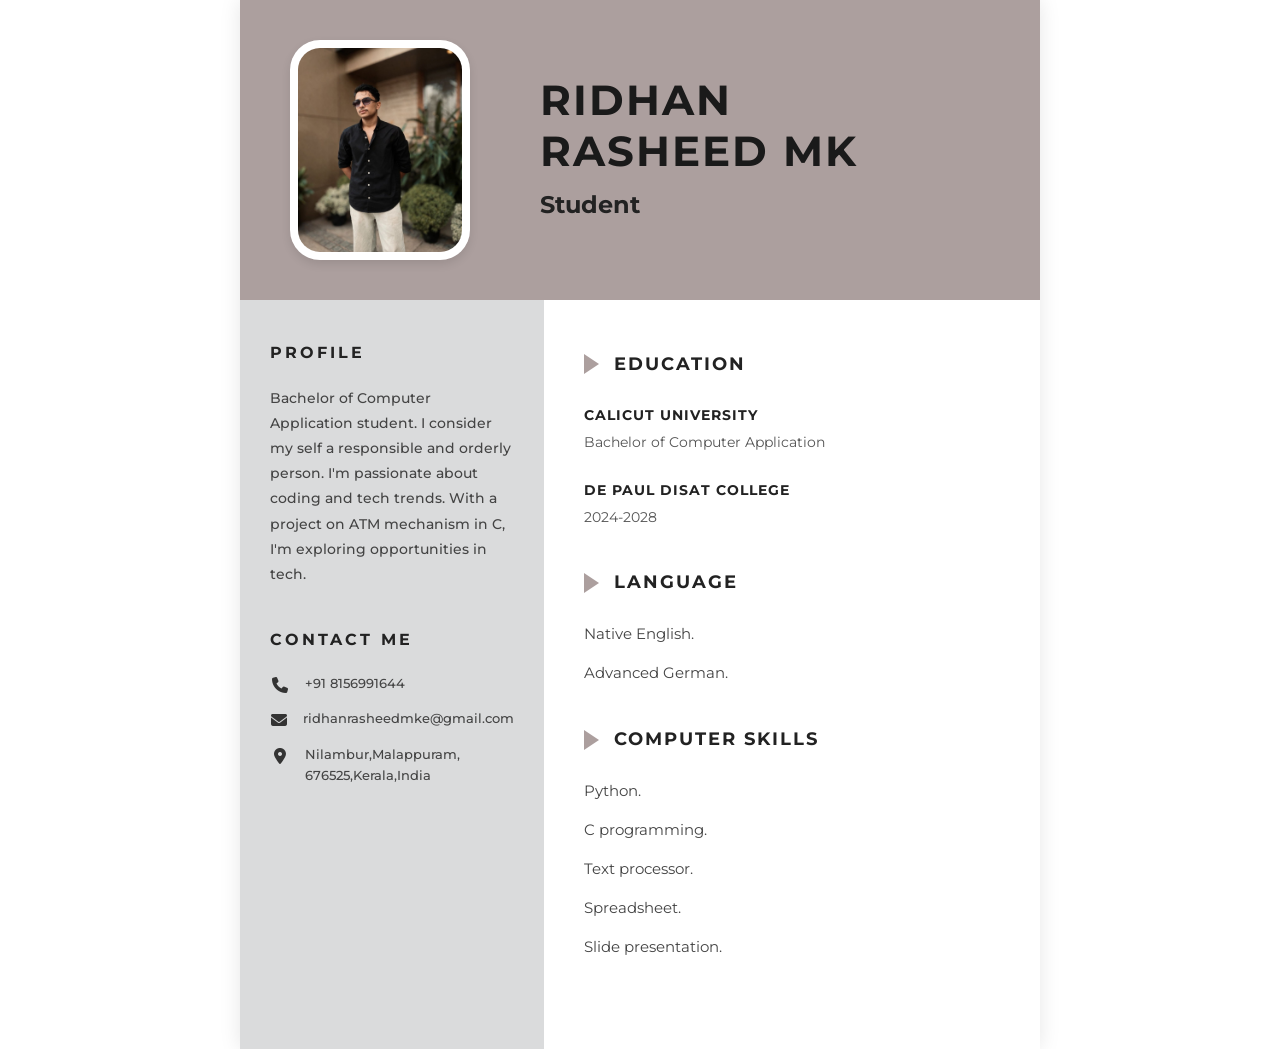
==== assets/resume.html @ 2f5b5f72 "feat: Add Google Form integration and interactive HTML resume modal" ====
<!DOCTYPE html>
<html lang="en">
<head>
    <meta charset="UTF-8">
    <meta name="viewport" content="width=device-width, initial-scale=1.0">
    <title>Ridhan Rasheed MK - Resume</title>
    <link href="https://fonts.googleapis.com/css2?family=Montserrat:wght@400;600;700&display=swap" rel="stylesheet">
    <link rel="stylesheet" href="https://cdnjs.cloudflare.com/ajax/libs/font-awesome/6.4.0/css/all.min.css">
    <style>
        * {
            margin: 0;
            padding: 0;
            box-sizing: border-box;
        }

        body {
            font-family: 'Montserrat', sans-serif;
            background-color: #fff;
            color: #333;
            line-height: 1.6;
        }

        /* Container */
        .resume-container {
            width: 100%;
            max-width: 800px;
            margin: 0 auto;
            background: #fff;
            display: flex;
            flex-direction: column;
            min-height: 100vh;
            overflow: hidden;
            box-shadow: 0 0 20px rgba(0,0,0,0.1);
        }

        /* Top Header */
        .header {
            background-color: #ac9f9e; /* Muted taupe/brown */
            display: flex;
            padding: 40px 50px;
            align-items: center;
        }

        .header-left {
            flex: 0 0 30%;
        }

        .profile-img-container {
            width: 180px;
            height: 220px;
            background-color: #fff;
            border-radius: 30px;
            padding: 8px;
            box-shadow: 0 4px 10px rgba(0,0,0,0.1);
        }

        .profile-img-container img {
            width: 100%;
            height: 100%;
            object-fit: cover;
            border-radius: 22px;
        }

        .header-right {
            flex: 1;
            padding-left: 40px;
        }

        .header-right h1 {
            font-size: 42px;
            font-weight: 700;
            color: #1a1a1a;
            line-height: 1.2;
            letter-spacing: 2px;
            margin-bottom: 10px;
            text-transform: uppercase;
        }

        .header-right h2 {
            font-size: 24px;
            font-weight: 700;
            color: #222;
        }

        /* Main Content Grid */
        .content {
            display: flex;
            flex: 1;
        }

        /* Left Column */
        .left-col {
            background-color: #dadbdc; /* Light grey */
            width: 38%;
            padding: 40px 30px;
        }

        .section-title-left {
            font-size: 16px;
            font-weight: 700;
            letter-spacing: 3px;
            margin-bottom: 20px;
            color: #222;
            text-transform: uppercase;
        }

        .profile-text {
            font-size: 14px;
            color: #444;
            margin-bottom: 40px;
            line-height: 1.8;
            font-weight: 500;
        }

        .contact-item {
            display: flex;
            align-items: flex-start;
            margin-bottom: 15px;
            font-size: 13px;
            color: #444;
            font-weight: 500;
        }

        .contact-item i {
            margin-top: 4px;
            margin-right: 15px;
            font-size: 16px;
            color: #333;
            width: 20px;
            text-align: center;
        }

        /* Right Column */
        .right-col {
            background-color: #ffffff;
            width: 62%;
            padding: 50px 40px;
        }

        .section-right {
            margin-bottom: 40px;
        }

        .section-title-right {
            font-size: 18px;
            font-weight: 700;
            letter-spacing: 2px;
            margin-bottom: 25px;
            color: #222;
            text-transform: uppercase;
            display: flex;
            align-items: center;
        }

        /* The chevron arrow matching the image */
        .section-title-right::before {
            content: "";
            display: inline-block;
            width: 0; 
            height: 0; 
            border-top: 10px solid transparent;
            border-bottom: 10px solid transparent;
            border-left: 15px solid #ac9f9e; /* matching header color */
            margin-right: 15px;
        }

        .resume-item {
            margin-bottom: 25px;
        }

        .resume-item h3 {
            font-size: 14px;
            font-weight: 700;
            color: #222;
            text-transform: uppercase;
            letter-spacing: 1px;
            margin-bottom: 5px;
        }

        .resume-item p {
            font-size: 14px;
            color: #555;
            font-weight: 400;
        }

        .skills-list {
            list-style: none;
        }

        .skills-list li {
            font-size: 15px;
            color: #444;
            margin-bottom: 15px;
            font-weight: 400;
        }

    </style>
</head>
<body>

    <div class="resume-container">
        <!-- Top Header -->
        <header class="header">
            <div class="header-left">
                <div class="profile-img-container">
                    <!-- Pointing to the main profile image -->
                    <img src="profile.jpg" alt="Ridhan Rasheed">
                </div>
            </div>
            <div class="header-right">
                <h1>RIDHAN<br>RASHEED MK</h1>
                <h2>Student</h2>
            </div>
        </header>

        <!-- Main Grid -->
        <div class="content">
            <!-- Left Column -->
            <div class="left-col">
                <div class="section-left">
                    <h3 class="section-title-left">PROFILE</h3>
                    <p class="profile-text">
                        Bachelor of Computer Application student. I consider my self a responsible and orderly person. I'm passionate about coding and tech trends. With a project on ATM mechanism in C, I'm exploring opportunities in tech.
                    </p>
                </div>
                
                <div class="section-left">
                    <h3 class="section-title-left" style="margin-top: 30px;">CONTACT ME</h3>
                    <div class="contact-item">
                        <i class="fas fa-phone"></i>
                        <span>+91 8156991644</span>
                    </div>
                    <div class="contact-item">
                        <i class="fas fa-envelope"></i>
                        <span>ridhanrasheedmke@gmail.com</span>
                    </div>
                    <div class="contact-item">
                        <i class="fas fa-map-marker-alt"></i>
                        <span>Nilambur,Malappuram,<br>676525,Kerala,India</span>
                    </div>
                </div>
            </div>

            <!-- Right Column -->
            <div class="right-col">
                <div class="section-right">
                    <h3 class="section-title-right">EDUCATION</h3>
                    <div class="resume-item">
                        <h3>CALICUT UNIVERSITY</h3>
                        <p>Bachelor of Computer Application</p>
                    </div>
                    <div class="resume-item">
                        <h3>DE PAUL DISAT COLLEGE</h3>
                        <p>2024-2028</p>
                    </div>
                </div>

                <div class="section-right">
                    <h3 class="section-title-right">LANGUAGE</h3>
                    <ul class="skills-list">
                        <li>Native English.</li>
                        <li>Advanced German.</li>
                    </ul>
                </div>

                <div class="section-right">
                    <h3 class="section-title-right">COMPUTER SKILLS</h3>
                    <ul class="skills-list">
                        <li>Python.</li>
                        <li>C programming.</li>
                        <li>Text processor.</li>
                        <li>Spreadsheet.</li>
                        <li>Slide presentation.</li>
                    </ul>
                </div>
            </div>
        </div>
    </div>

</body>
</html>
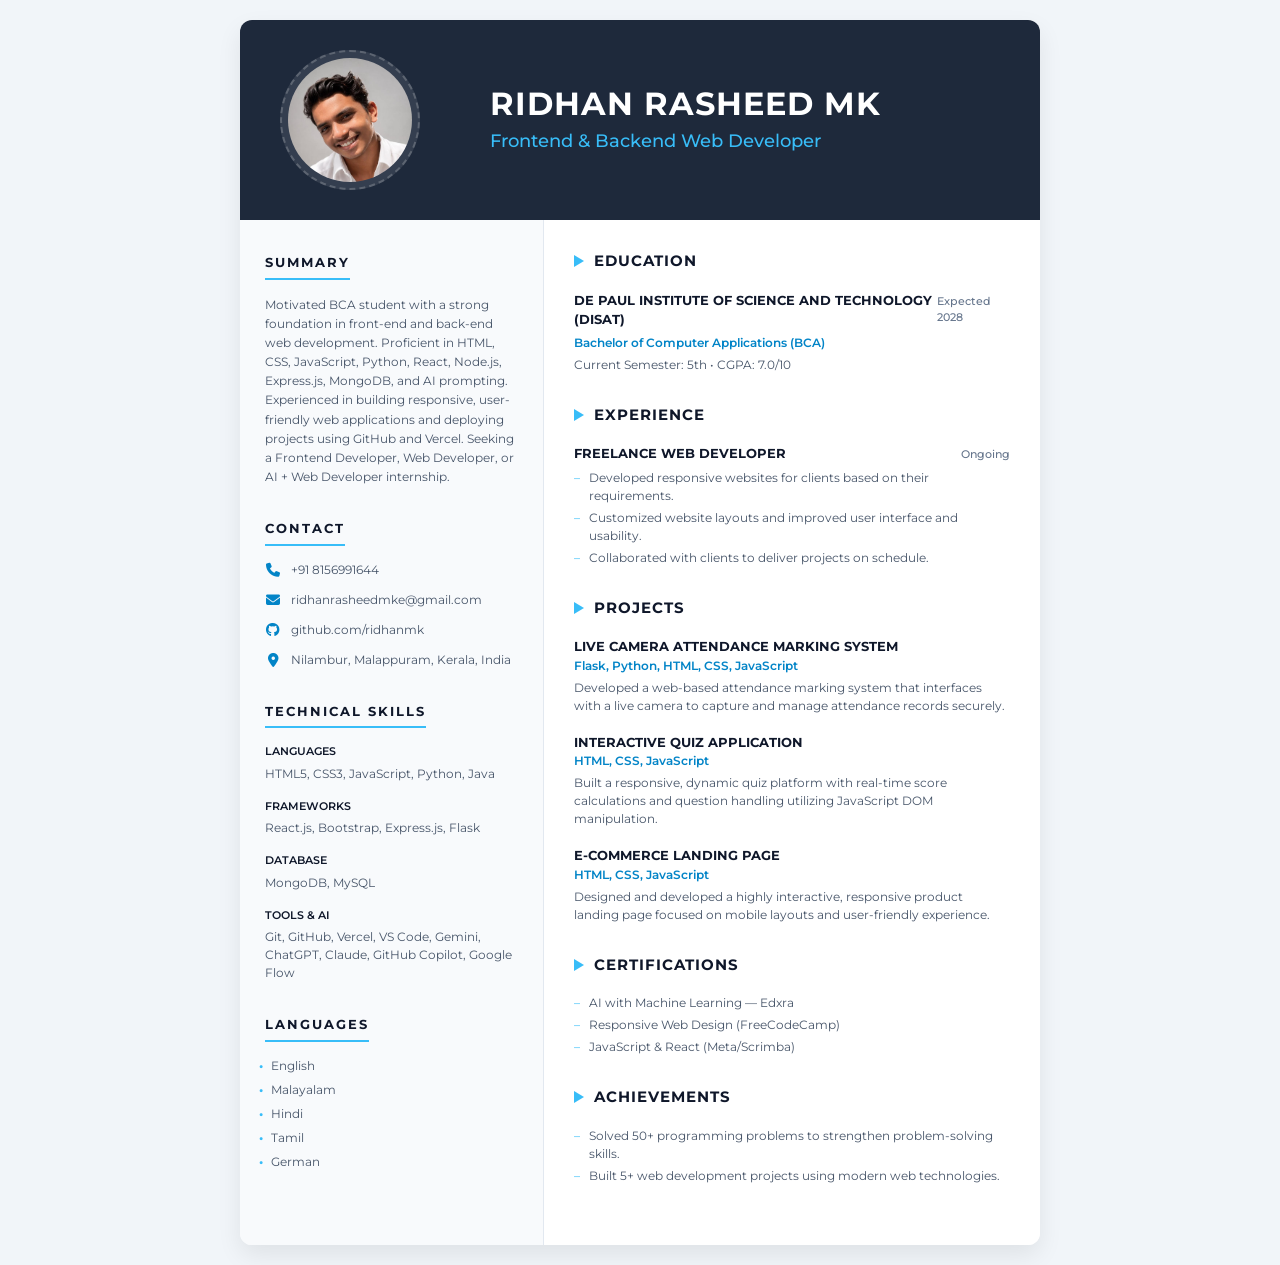
==== commit fccc180a: "Update portfolio sections, resume HTML, and typing roles to match user's new resume details" ====
--- a/assets/resume.html
+++ b/assets/resume.html
@@ -4,7 +4,7 @@
     <meta charset="UTF-8">
     <meta name="viewport" content="width=device-width, initial-scale=1.0">
     <title>Ridhan Rasheed MK - Resume</title>
-    <link href="https://fonts.googleapis.com/css2?family=Montserrat:wght@400;600;700&display=swap" rel="stylesheet">
+    <link href="https://fonts.googleapis.com/css2?family=Montserrat:wght@400;500;600;700&display=swap" rel="stylesheet">
     <link rel="stylesheet" href="https://cdnjs.cloudflare.com/ajax/libs/font-awesome/6.4.0/css/all.min.css">
     <style>
         * {
@@ -15,9 +15,10 @@
 
         body {
             font-family: 'Montserrat', sans-serif;
-            background-color: #fff;
-            color: #333;
-            line-height: 1.6;
+            background-color: #f1f5f9;
+            color: #334155;
+            line-height: 1.5;
+            padding: 20px 10px;
         }
 
         /* Container */
@@ -28,58 +29,62 @@
             background: #fff;
             display: flex;
             flex-direction: column;
-            min-height: 100vh;
+            box-shadow: 0 10px 25px rgba(0,0,0,0.08);
+            border-radius: 12px;
             overflow: hidden;
-            box-shadow: 0 0 20px rgba(0,0,0,0.1);
         }
 
         /* Top Header */
         .header {
-            background-color: #ac9f9e; /* Muted taupe/brown */
-            display: flex;
-            padding: 40px 50px;
+            background-color: #1e293b; /* Muted Dark Navy */
+            display: flex;
+            padding: 30px 40px;
             align-items: center;
+            color: #f8fafc;
         }
 
         .header-left {
-            flex: 0 0 30%;
+            flex: 0 0 25%;
         }
 
         .profile-img-container {
-            width: 180px;
-            height: 220px;
-            background-color: #fff;
-            border-radius: 30px;
-            padding: 8px;
-            box-shadow: 0 4px 10px rgba(0,0,0,0.1);
+            width: 140px;
+            height: 140px;
+            background-color: rgba(255, 255, 255, 0.1);
+            border-radius: 50%;
+            padding: 6px;
+            border: 2px dashed rgba(255, 255, 255, 0.2);
+            display: flex;
+            align-items: center;
+            justify-content: center;
         }
 
         .profile-img-container img {
             width: 100%;
             height: 100%;
             object-fit: cover;
-            border-radius: 22px;
+            border-radius: 50%;
         }
 
         .header-right {
             flex: 1;
-            padding-left: 40px;
+            padding-left: 30px;
         }
 
         .header-right h1 {
-            font-size: 42px;
+            font-size: 32px;
             font-weight: 700;
-            color: #1a1a1a;
+            color: #ffffff;
             line-height: 1.2;
-            letter-spacing: 2px;
-            margin-bottom: 10px;
+            letter-spacing: 1px;
+            margin-bottom: 5px;
             text-transform: uppercase;
         }
 
         .header-right h2 {
-            font-size: 24px;
-            font-weight: 700;
-            color: #222;
+            font-size: 18px;
+            font-weight: 500;
+            color: #38bdf8; /* Sky blue accent */
         }
 
         /* Main Content Grid */
@@ -90,110 +95,198 @@
 
         /* Left Column */
         .left-col {
-            background-color: #dadbdc; /* Light grey */
+            background-color: #f8fafc; /* Very light slate */
             width: 38%;
-            padding: 40px 30px;
+            padding: 30px 25px;
+            border-right: 1px solid #e2e8f0;
+        }
+
+        .section-left {
+            margin-bottom: 30px;
         }
 
         .section-title-left {
-            font-size: 16px;
+            font-size: 13px;
             font-weight: 700;
-            letter-spacing: 3px;
-            margin-bottom: 20px;
-            color: #222;
+            letter-spacing: 2px;
+            margin-bottom: 15px;
+            color: #0f172a;
             text-transform: uppercase;
+            border-bottom: 2px solid #38bdf8;
+            padding-bottom: 5px;
+            display: inline-block;
         }
 
         .profile-text {
+            font-size: 12px;
+            color: #475569;
+            line-height: 1.6;
+            font-weight: 400;
+        }
+
+        .contact-item {
+            display: flex;
+            align-items: flex-start;
+            margin-bottom: 12px;
+            font-size: 12px;
+            color: #475569;
+        }
+
+        .contact-item i {
+            margin-top: 2px;
+            margin-right: 10px;
             font-size: 14px;
-            color: #444;
-            margin-bottom: 40px;
-            line-height: 1.8;
-            font-weight: 500;
-        }
-
-        .contact-item {
-            display: flex;
-            align-items: flex-start;
+            color: #0284c7;
+            width: 16px;
+            text-align: center;
+        }
+
+        .skills-section-box {
             margin-bottom: 15px;
-            font-size: 13px;
-            color: #444;
-            font-weight: 500;
-        }
-
-        .contact-item i {
-            margin-top: 4px;
-            margin-right: 15px;
-            font-size: 16px;
-            color: #333;
-            width: 20px;
-            text-align: center;
+        }
+
+        .skills-section-box h4 {
+            font-size: 11px;
+            font-weight: 600;
+            color: #0f172a;
+            margin-bottom: 5px;
+            text-transform: uppercase;
+        }
+
+        .skills-section-box p {
+            font-size: 12px;
+            color: #475569;
+        }
+
+        .lang-list {
+            list-style: none;
+            font-size: 12px;
+            color: #475569;
+        }
+
+        .lang-list li {
+            margin-bottom: 6px;
+            display: flex;
+            align-items: center;
+        }
+
+        .lang-list li::before {
+            content: "•";
+            color: #38bdf8;
+            font-weight: bold;
+            display: inline-block;
+            width: 1em;
+            margin-left: -0.5em;
         }
 
         /* Right Column */
         .right-col {
             background-color: #ffffff;
             width: 62%;
-            padding: 50px 40px;
+            padding: 30px 30px;
         }
 
         .section-right {
-            margin-bottom: 40px;
+            margin-bottom: 30px;
         }
 
         .section-title-right {
-            font-size: 18px;
+            font-size: 15px;
             font-weight: 700;
-            letter-spacing: 2px;
-            margin-bottom: 25px;
-            color: #222;
+            letter-spacing: 1px;
+            margin-bottom: 18px;
+            color: #0f172a;
             text-transform: uppercase;
             display: flex;
             align-items: center;
         }
 
-        /* The chevron arrow matching the image */
         .section-title-right::before {
             content: "";
             display: inline-block;
             width: 0; 
             height: 0; 
-            border-top: 10px solid transparent;
-            border-bottom: 10px solid transparent;
-            border-left: 15px solid #ac9f9e; /* matching header color */
-            margin-right: 15px;
+            border-top: 6px solid transparent;
+            border-bottom: 6px solid transparent;
+            border-left: 10px solid #38bdf8;
+            margin-right: 10px;
         }
 
         .resume-item {
-            margin-bottom: 25px;
+            margin-bottom: 18px;
+        }
+
+        .resume-item-header {
+            display: flex;
+            justify-content: space-between;
+            align-items: baseline;
+            margin-bottom: 4px;
         }
 
         .resume-item h3 {
-            font-size: 14px;
+            font-size: 13px;
             font-weight: 700;
-            color: #222;
+            color: #0f172a;
             text-transform: uppercase;
-            letter-spacing: 1px;
-            margin-bottom: 5px;
+        }
+
+        .resume-item .date {
+            font-size: 11px;
+            color: #64748b;
+            font-weight: 500;
+        }
+
+        .resume-item .subtitle {
+            font-size: 12px;
+            color: #0284c7;
+            font-weight: 600;
+            margin-bottom: 4px;
         }
 
         .resume-item p {
-            font-size: 14px;
-            color: #555;
-            font-weight: 400;
-        }
-
-        .skills-list {
+            font-size: 12px;
+            color: #475569;
+        }
+
+        .bullet-list {
             list-style: none;
-        }
-
-        .skills-list li {
-            font-size: 15px;
-            color: #444;
-            margin-bottom: 15px;
-            font-weight: 400;
-        }
-
+            margin-top: 5px;
+        }
+
+        .bullet-list li {
+            font-size: 12px;
+            color: #475569;
+            margin-bottom: 4px;
+            position: relative;
+            padding-left: 15px;
+        }
+
+        .bullet-list li::before {
+            content: "–";
+            position: absolute;
+            left: 0;
+            color: #38bdf8;
+        }
+
+        @media (max-width: 600px) {
+            .header {
+                flex-direction: column;
+                text-align: center;
+                padding: 20px;
+            }
+            .header-right {
+                padding-left: 0;
+                margin-top: 15px;
+            }
+            .content {
+                flex-direction: column;
+            }
+            .left-col, .right-col {
+                width: 100%;
+                border-right: none;
+                padding: 20px;
+            }
+        }
     </style>
 </head>
 <body>
@@ -203,13 +296,12 @@
         <header class="header">
             <div class="header-left">
                 <div class="profile-img-container">
-                    <!-- Pointing to the main profile image -->
-                    <img src="profile.jpg" alt="Ridhan Rasheed">
+                    <img src="profile.png?v=3" alt="Ridhan Rasheed MK">
                 </div>
             </div>
             <div class="header-right">
-                <h1>RIDHAN<br>RASHEED MK</h1>
-                <h2>Student</h2>
+                <h1>Ridhan Rasheed MK</h1>
+                <h2>Frontend &amp; Backend Web Developer</h2>
             </div>
         </header>
 
@@ -218,14 +310,14 @@
             <!-- Left Column -->
             <div class="left-col">
                 <div class="section-left">
-                    <h3 class="section-title-left">PROFILE</h3>
+                    <h3 class="section-title-left">SUMMARY</h3>
                     <p class="profile-text">
-                        Bachelor of Computer Application student. I consider my self a responsible and orderly person. I'm passionate about coding and tech trends. With a project on ATM mechanism in C, I'm exploring opportunities in tech.
+                        Motivated BCA student with a strong foundation in front-end and back-end web development. Proficient in HTML, CSS, JavaScript, Python, React, Node.js, Express.js, MongoDB, and AI prompting. Experienced in building responsive, user-friendly web applications and deploying projects using GitHub and Vercel. Seeking a Frontend Developer, Web Developer, or AI + Web Developer internship.
                     </p>
                 </div>
                 
                 <div class="section-left">
-                    <h3 class="section-title-left" style="margin-top: 30px;">CONTACT ME</h3>
+                    <h3 class="section-title-left">CONTACT</h3>
                     <div class="contact-item">
                         <i class="fas fa-phone"></i>
                         <span>+91 8156991644</span>
@@ -235,9 +327,44 @@
                         <span>ridhanrasheedmke@gmail.com</span>
                     </div>
                     <div class="contact-item">
+                        <i class="fab fa-github"></i>
+                        <span>github.com/ridhanmk</span>
+                    </div>
+                    <div class="contact-item">
                         <i class="fas fa-map-marker-alt"></i>
-                        <span>Nilambur,Malappuram,<br>676525,Kerala,India</span>
-                    </div>
+                        <span>Nilambur, Malappuram, Kerala, India</span>
+                    </div>
+                </div>
+
+                <div class="section-left">
+                    <h3 class="section-title-left">TECHNICAL SKILLS</h3>
+                    <div class="skills-section-box">
+                        <h4>Languages</h4>
+                        <p>HTML5, CSS3, JavaScript, Python, Java</p>
+                    </div>
+                    <div class="skills-section-box">
+                        <h4>Frameworks</h4>
+                        <p>React.js, Bootstrap, Express.js, Flask</p>
+                    </div>
+                    <div class="skills-section-box">
+                        <h4>Database</h4>
+                        <p>MongoDB, MySQL</p>
+                    </div>
+                    <div class="skills-section-box">
+                        <h4>Tools &amp; AI</h4>
+                        <p>Git, GitHub, Vercel, VS Code, Gemini, ChatGPT, Claude, GitHub Copilot, Google Flow</p>
+                    </div>
+                </div>
+
+                <div class="section-left">
+                    <h3 class="section-title-left">LANGUAGES</h3>
+                    <ul class="lang-list">
+                        <li>English</li>
+                        <li>Malayalam</li>
+                        <li>Hindi</li>
+                        <li>Tamil</li>
+                        <li>German</li>
+                    </ul>
                 </div>
             </div>
 
@@ -246,31 +373,63 @@
                 <div class="section-right">
                     <h3 class="section-title-right">EDUCATION</h3>
                     <div class="resume-item">
-                        <h3>CALICUT UNIVERSITY</h3>
-                        <p>Bachelor of Computer Application</p>
-                    </div>
+                        <div class="resume-item-header">
+                            <h3>De Paul Institute of Science and Technology (DiSAT)</h3>
+                            <span class="date">Expected 2028</span>
+                        </div>
+                        <div class="subtitle">Bachelor of Computer Applications (BCA)</div>
+                        <p>Current Semester: 5th • CGPA: 7.0/10</p>
+                    </div>
+                </div>
+
+                <div class="section-right">
+                    <h3 class="section-title-right">EXPERIENCE</h3>
                     <div class="resume-item">
-                        <h3>DE PAUL DISAT COLLEGE</h3>
-                        <p>2024-2028</p>
+                        <div class="resume-item-header">
+                            <h3>Freelance Web Developer</h3>
+                            <span class="date">Ongoing</span>
+                        </div>
+                        <ul class="bullet-list">
+                            <li>Developed responsive websites for clients based on their requirements.</li>
+                            <li>Customized website layouts and improved user interface and usability.</li>
+                            <li>Collaborated with clients to deliver projects on schedule.</li>
+                        </ul>
                     </div>
                 </div>
 
                 <div class="section-right">
-                    <h3 class="section-title-right">LANGUAGE</h3>
-                    <ul class="skills-list">
-                        <li>Native English.</li>
-                        <li>Advanced German.</li>
+                    <h3 class="section-title-right">PROJECTS</h3>
+                    <div class="resume-item">
+                        <h3>Live Camera Attendance Marking System</h3>
+                        <div class="subtitle">Flask, Python, HTML, CSS, JavaScript</div>
+                        <p>Developed a web-based attendance marking system that interfaces with a live camera to capture and manage attendance records securely.</p>
+                    </div>
+                    <div class="resume-item">
+                        <h3>Interactive Quiz Application</h3>
+                        <div class="subtitle">HTML, CSS, JavaScript</div>
+                        <p>Built a responsive, dynamic quiz platform with real-time score calculations and question handling utilizing JavaScript DOM manipulation.</p>
+                    </div>
+                    <div class="resume-item">
+                        <h3>E-Commerce Landing Page</h3>
+                        <div class="subtitle">HTML, CSS, JavaScript</div>
+                        <p>Designed and developed a highly interactive, responsive product landing page focused on mobile layouts and user-friendly experience.</p>
+                    </div>
+                </div>
+
+                <div class="section-right">
+                    <h3 class="section-title-right">CERTIFICATIONS</h3>
+                    <ul class="bullet-list">
+                        <li>AI with Machine Learning — Edxra</li>
+                        <li>Responsive Web Design (FreeCodeCamp)</li>
+                        <li>JavaScript &amp; React (Meta/Scrimba)</li>
                     </ul>
                 </div>
 
                 <div class="section-right">
-                    <h3 class="section-title-right">COMPUTER SKILLS</h3>
-                    <ul class="skills-list">
-                        <li>Python.</li>
-                        <li>C programming.</li>
-                        <li>Text processor.</li>
-                        <li>Spreadsheet.</li>
-                        <li>Slide presentation.</li>
+                    <h3 class="section-title-right">ACHIEVEMENTS</h3>
+                    <ul class="bullet-list">
+                        <li>Solved 50+ programming problems to strengthen problem-solving skills.</li>
+                        <li>Built 5+ web development projects using modern web technologies.</li>
                     </ul>
                 </div>
             </div>
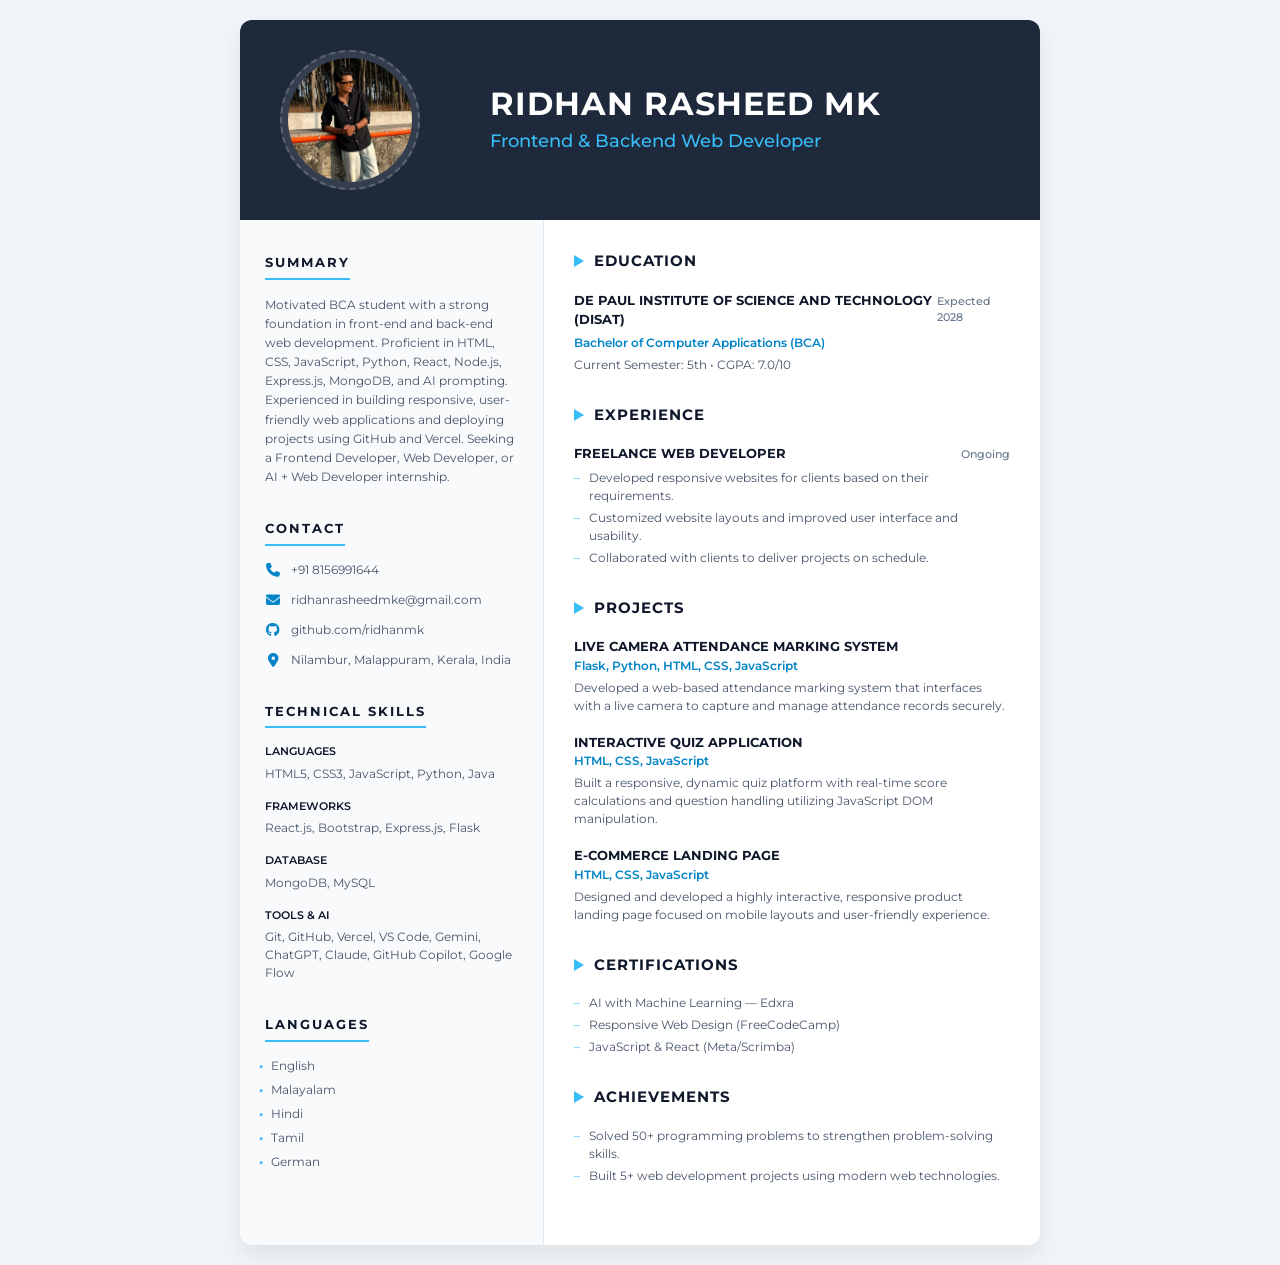
==== commit a2ad1c4b: "Restore user's original cropped photo (remove AI-generated model headshot) and bump version query pa" ====
--- a/assets/resume.html
+++ b/assets/resume.html
@@ -296,7 +296,7 @@
         <header class="header">
             <div class="header-left">
                 <div class="profile-img-container">
-                    <img src="profile.png?v=3" alt="Ridhan Rasheed MK">
+                    <img src="profile.png?v=4" alt="Ridhan Rasheed MK">
                 </div>
             </div>
             <div class="header-right">
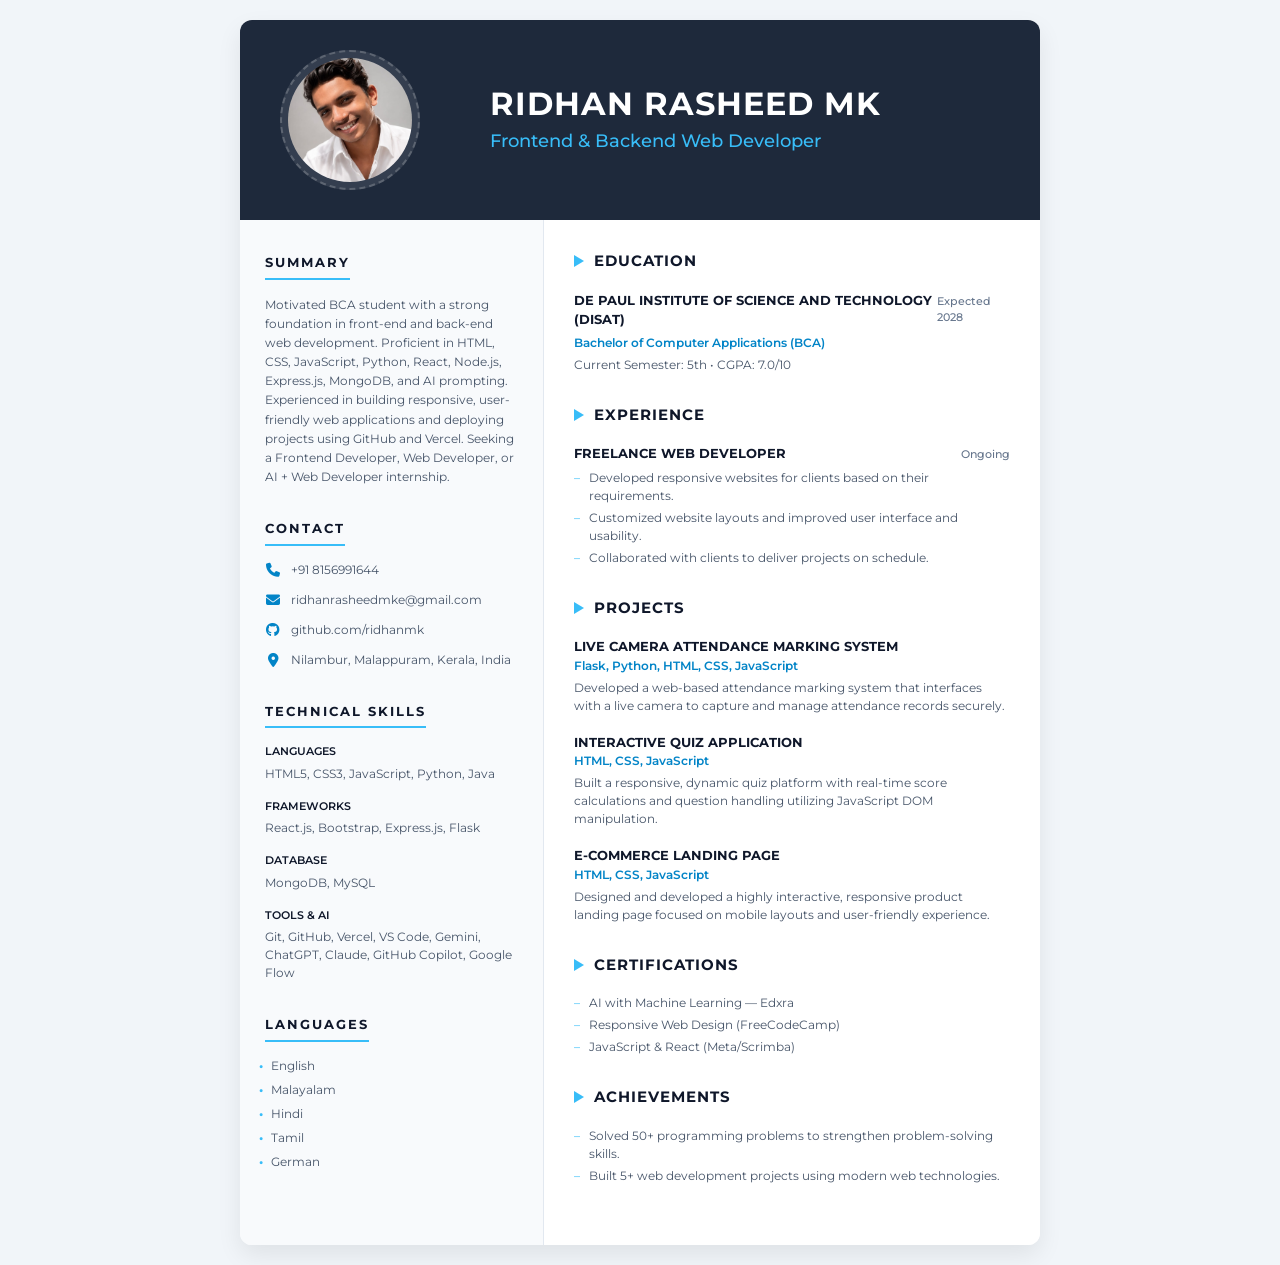
==== commit c9d6155a: "Fit user's newly sent portrait photo in assets/profile.png and bump layout version parameters" ====
--- a/assets/resume.html
+++ b/assets/resume.html
@@ -296,7 +296,7 @@
         <header class="header">
             <div class="header-left">
                 <div class="profile-img-container">
-                    <img src="profile.png?v=4" alt="Ridhan Rasheed MK">
+                    <img src="profile.png?v=5" alt="Ridhan Rasheed MK">
                 </div>
             </div>
             <div class="header-right">
